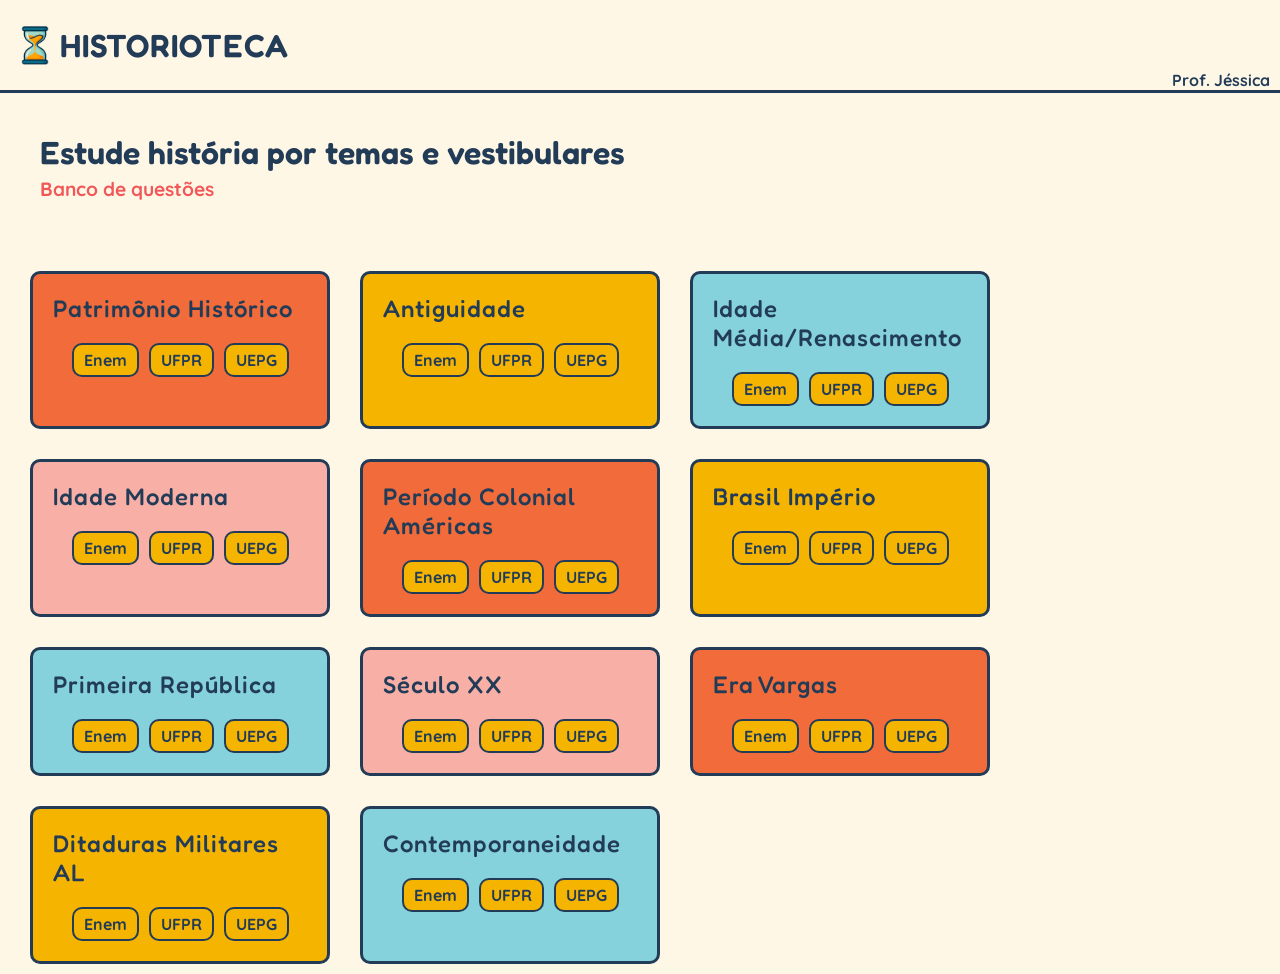
==== index.html @ 639f64a9 "adicionando os arquivos iniciais" ====
<!DOCTYPE html>
<html lang="en">
<head>
    <meta charset="UTF-8">
    <meta name="viewport" content="width=device-width, initial-scale=1.0">
    <title>Historioteca</title>
    <link rel="icon" type="image/ico" href="assets/img/favicon.ico" />
    <link rel="stylesheet" href="style.css">
</head>
<body>
    <header>
        <img class="logo" src="./assets/img/logo-3.png" alt="logo - imagem de uma ampulheta">
        <h1>historioteca</h1>
        <p class="nome">Prof. Jéssica</p>
    </header>
   <main>
    <div class="titulo">
        <h2>Estude história por temas e vestibulares</h2>
        <p class="slogan">Banco de questões</p>
    </div>
        <div class="cards">
            <div class="card tema-1"> 
                <h3>Patrimônio Histórico</h3>
                <div class="botoes">
                    <div class="botao"><a href="/assets/enem-pages/enem-patrimonio-histórico.html" target="_blank" rel="noopener noreferrer">Enem</a></div>
                    <div class="botao"> <a href="/assets/ufpr-pages/ufpr-patrimonio-histórico.html" target="_blank">UFPR</a> </div>
                    <div class="botao"><a href="/assets/uepg-pages/uepg-patrimonio-histórico.html" target="_blank">UEPG</a></div>
                </div>
            </div>
            <div class="card tema-2"> 
                <h3>Antiguidade</h3>
                <div class="botoes">
                    <div class="botao"><a href="/assets/enem-pages/enem-antiguidade.html" target="_blank" rel="noopener noreferrer">Enem</a></div>
                    <div class="botao"><a href="/assets/ufpr-pages/ufpr-antiguidade.html" target="_blank">UFPR</a></div>
                    <div class="botao"><a href="/assets/uepg-pages/uepg-antiguidade.html" target="_blank">UEPG</a></div>
                </div>
            </div>
            <div class="card tema-3"> 
                <h3>Idade Média/Renascimento</h3>
                <div class="botoes">
                    <div class="botao"><a href="/assets/enem-pages/enem-Idade-Media.html" target="_blank" rel="noopener noreferrer">Enem</a></div>
                    <div class="botao"><a href="/assets/ufpr-pages/ufpr-Idade-Media.html" target="_blank">UFPR</a></div>
                    <div class="botao"><a href="/assets/uepg-pages/uepg-Idade-Media.html" target="_blank">UEPG</a></div>
                </div>
            </div>
            <div class="card tema-4"> 
                <h3>Idade Moderna</h3>
                <div class="botoes">
                    <div class="botao"><a href="/assets/enem-pages/enem-Idade-Moderna.html" target="_blank" rel="noopener noreferrer">Enem</a></div>
                    <div class="botao"><a href="/assets/ufpr-pages/ufprIdade-Moderna.html" target="_blank">UFPR</a></div>
                    <div class="botao"><a href="/assets/uepg-pages/uepg-Idade-Moderna.html" target="_blank">UEPG</a></div>
                </div>
            </div>
            <div class="card tema-1"> 
                <h3>Período Colonial Américas</h3>
                <div class="botoes">
                    <div class="botao"><a href="/assets/enem-pages/enem-periodo-colonial.html" target="_blank" rel="noopener noreferrer">Enem</a></div>
                    <div class="botao"><a href="/assets/ufpr-pages/ufpr-periodo-colonial.html" target="_blank">UFPR</a></div>
                    <div class="botao"><a href="/assets/uepg-pages/uepg-periodo-colonial.html" target="_blank">UEPG</a></div>
                </div>
            </div>
            <div class="card tema-2"> 
                <h3>Brasil Império</h3>
                <div class="botoes">
                    <div class="botao"><a href="/assets/enem-pages/enem-brasil-imperio.html" target="_blank" rel="noopener noreferrer">Enem</a></div>
                    <div class="botao"><a href="/assets/ufpr-pages/ufpr-brasil-imperio.html" target="_blank">UFPR</a></div>
                    <div class="botao"><a href="/assets/uepg-pages/uepg-brasil-imperio.html" target="_blank">UEPG</a></div>
                </div>
            </div>
            <div class="card tema-3"> 
                <h3>Primeira República</h3>
                <div class="botoes">
                    <div class="botao"><a href="/assets/enem-pages/enem-primeira-republica.html" target="_blank" rel="noopener noreferrer">Enem</a></div>
                    <div class="botao"><a href="/assets/ufpr-pages/ufprprimeira-republica.html" target="_blank">UFPR</a></div>
                    <div class="botao"><a href="/assets/uepg-pages/uepg-primeira-republica.html" target="_blank">UEPG</a></div>
                </div>
            </div>
            <div class="card tema-4"> 
                <h3>Século XX</h3>
                <div class="botoes">
                    <div class="botao"><a href="/assets/enem-pages/enem-seculoXX.html" target="_blank" rel="noopener noreferrer">Enem</a></div>
                    <div class="botao"><a href="/assets/ufpr-pages/ufpr-seculoXX.html" target="_blank">UFPR</a></div>
                    <div class="botao"><a href="/assets/uepg-pages/uepg-seculoXX.html" target="_blank">UEPG</a></div>
                </div>
            </div>
            <div class="card tema-1"> 
                <h3>Era Vargas</h3>
                <div class="botoes">
                    <div class="botao"><a href="/assets/enem-pages/enem-era-vargas.html" target="_blank" rel="noopener noreferrer">Enem</a></div>
                    <div class="botao"><a href="/assets/ufpr-pages/ufprera-vargas.html" target="_blank">UFPR</a></div>
                    <div class="botao"><a href="/assets/uepg-pages/uepg-era-vargas.html" target="_blank">UEPG</a></div>
                </div>
            </div>
            <div class="card tema-2"> 
                <h3>Ditaduras Militares AL</h3>
                <div class="botoes">
                    <div class="botao"><a href="/assets/enem-pages/enem-ditaduras-militaresAL.html" target="_blank" rel="noopener noreferrer">Enem</a></div>
                    <div class="botao"><a href="/assets/ufpr-pages/ufpr-ditaduras-militaresAL.html" target="_blank">UFPR</a></div>
                    <div class="botao"><a href="/assets/uepg-pages/uepg-ditaduras-militaresAL.html" target="_blank">UEPG</a></div>
                </div>
            </div>
            <div class="card tema-3"> 
                <h3>Contemporaneidade</h3>
                <div class="botoes">
                    <div class="botao"><a href="/assets/enem-pages/enem-contemporaneidade.html" target="_blank" rel="noopener noreferrer">Enem</a></div>
                    <div class="botao"><a href="/assets/ufpr-pages/ufpr-contemporaneidade.html" target="_blank">UFPR</a></div>
                    <div class="botao"><a href="/assets/uepg-pages/uepg-contemporaneidade.html" target="_blank">UEPG</a></div>
                </div>
            </div>
    </div>
    
   </main>
</body>
</html>
---- style.css ----
@import url('https://fonts.googleapis.com/css2?family=Fredoka:wght@300..700&family=Quicksand:wght@300..700&display=swap');

*{
    margin: 0px;
    padding: 0px;
    box-sizing: border-box;
}

body{
    background-color: #FFF7E6;
    color: #223C58;
}

header{
    border-bottom: 3px solid #223C58;
    padding:20px 10px;
    display: flex;
    align-items: center;
    position: relative;
}
.logo{
    width: 50px;
    
}
header h1{
    text-transform: uppercase;
    letter-spacing: 1px;
    font-weight: 600;
}
.nome{
    font-family: "Quicksand", sans-serif;
    color: #F25757;
    color:  #223C58;
    font-weight: 700;
    position:absolute;
    bottom: 0;
    right: 10px;
}

h1, h2, h3{
    font-family: "Fredoka", sans-serif;
}

.titulo{
    padding: 20px 10px;
    display: flex;
    flex-direction: column;
    gap: 5px;
    position: relative;
}
@media screen and (min-width: 768px) {
    .titulo{
       padding-top: 40px;
       padding-left: 40px;
    }
  }

.titulo h2{
    font-weight: 600;
}
@media screen and (min-width: 1025px) {
    .titulo h2{
       font-size: 2rem;
    }
  }
.titulo p{
    color: #F25757;
    font-family: "Quicksand", sans-serif;
    /* font-family: "Fredoka", sans-serif; */
    font-weight: 700;
    /* font-size: 1.2rem; */
}
@media screen and (min-width: 1025px) {
    .titulo p{
       font-size: 1.2rem;
       
    }
  }

.cards{
    display: flex;
    flex-direction: column;
    padding: 10px;
    gap: 20px;
    width: 100vw;
}
@media screen and (min-width: 768px) {
    .cards{
    
    flex-direction: row;
    flex-wrap: wrap; 
    justify-content:baseline;
    gap: 30px;
    /* max-width: 1000px; */
    margin: 0 auto;
    padding-top: 50px;
    padding-left: 30px;
    
   
    }
  }
.card{
    border: 3px solid #223C58;
    padding: 20px;
    border-radius: 10px;
    display: flex;
    flex-direction: column;
    gap: 20px;
}
@media screen and (min-width: 768px) {
    .card{
        width: 300px;
        
        
    }
  }
.card h3{
    font-weight: 500;
    letter-spacing: 1px;
    font-size: 1.5rem;
}
.botoes{
    display: flex;
    justify-content: center;
    gap: 10px;
   
}
.botao{
    border: #223C58 2px solid;
    border-radius: 10px;
    background-color: #F4B400;
    padding: 5px 10px;
    font-family: "Quicksand", sans-serif;
    font-weight: 700;
}
.botao a{
    text-decoration: none;
    color: #223C58;
}
.tema-1{
    background-color: #F26B3A;
}
.tema-2{
    background-color: #F4B400;
}
.tema-3{
    background-color: #86D2DC;
}
.tema-4{
    background-color: #F8AFA6;
}
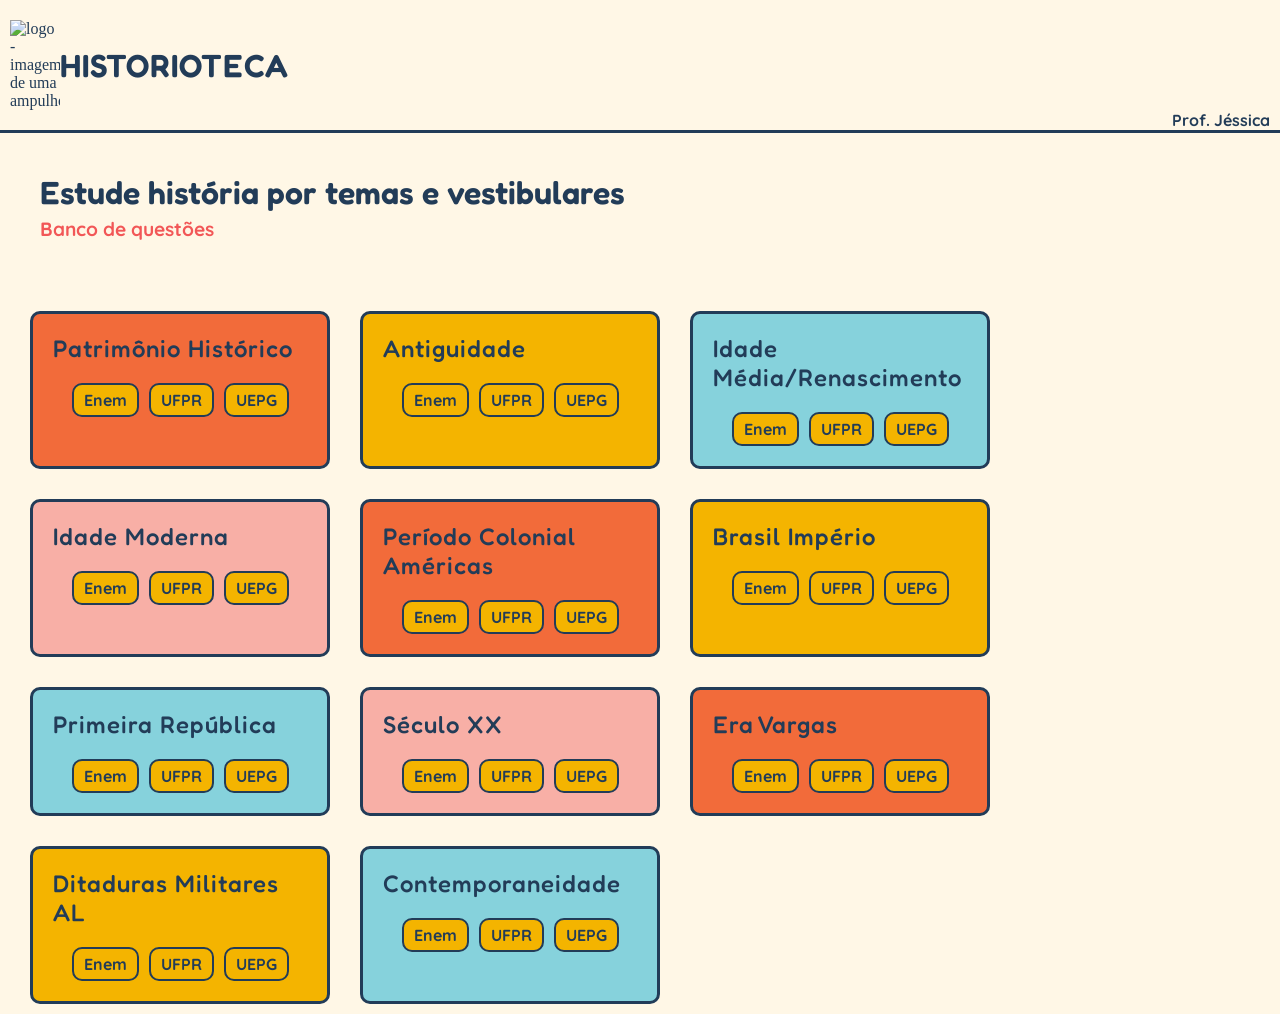
==== commit caca4dca: "typo" ====
--- a/index.html
+++ b/index.html
@@ -6,6 +6,7 @@
     <title>Historioteca</title>
     <link rel="icon" type="image/ico" href="assets/img/favicon.ico" />
     <link rel="stylesheet" href="style.css">
+    <base href="/historioteca/">
 </head>
 <body>
     <header>
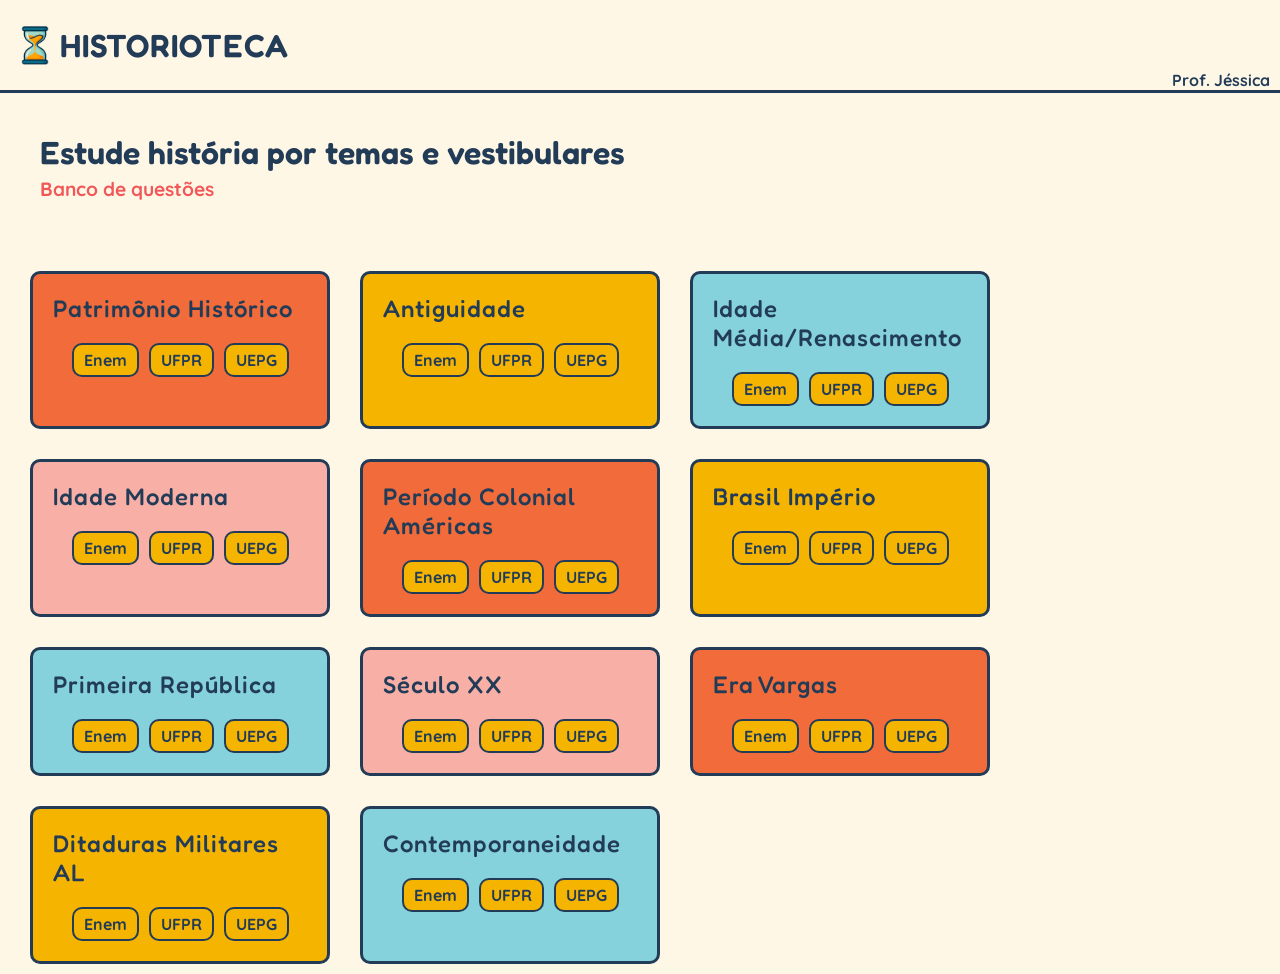
==== commit e3e0c756: "typo" ====
--- a/index.html
+++ b/index.html
@@ -6,7 +6,7 @@
     <title>Historioteca</title>
     <link rel="icon" type="image/ico" href="assets/img/favicon.ico" />
     <link rel="stylesheet" href="style.css">
-    <base href="/historioteca/">
+    <!-- <base href="/historioteca/"> -->
 </head>
 <body>
     <header>
@@ -23,7 +23,7 @@
             <div class="card tema-1"> 
                 <h3>Patrimônio Histórico</h3>
                 <div class="botoes">
-                    <div class="botao"><a href="/assets/enem-pages/enem-patrimonio-histórico.html" target="_blank" rel="noopener noreferrer">Enem</a></div>
+                    <div class="botao"><a href="assets/enem-pages/enem-patrimonio-histórico.html" target="_blank" rel="noopener noreferrer">Enem</a></div>
                     <div class="botao"> <a href="/assets/ufpr-pages/ufpr-patrimonio-histórico.html" target="_blank">UFPR</a> </div>
                     <div class="botao"><a href="/assets/uepg-pages/uepg-patrimonio-histórico.html" target="_blank">UEPG</a></div>
                 </div>
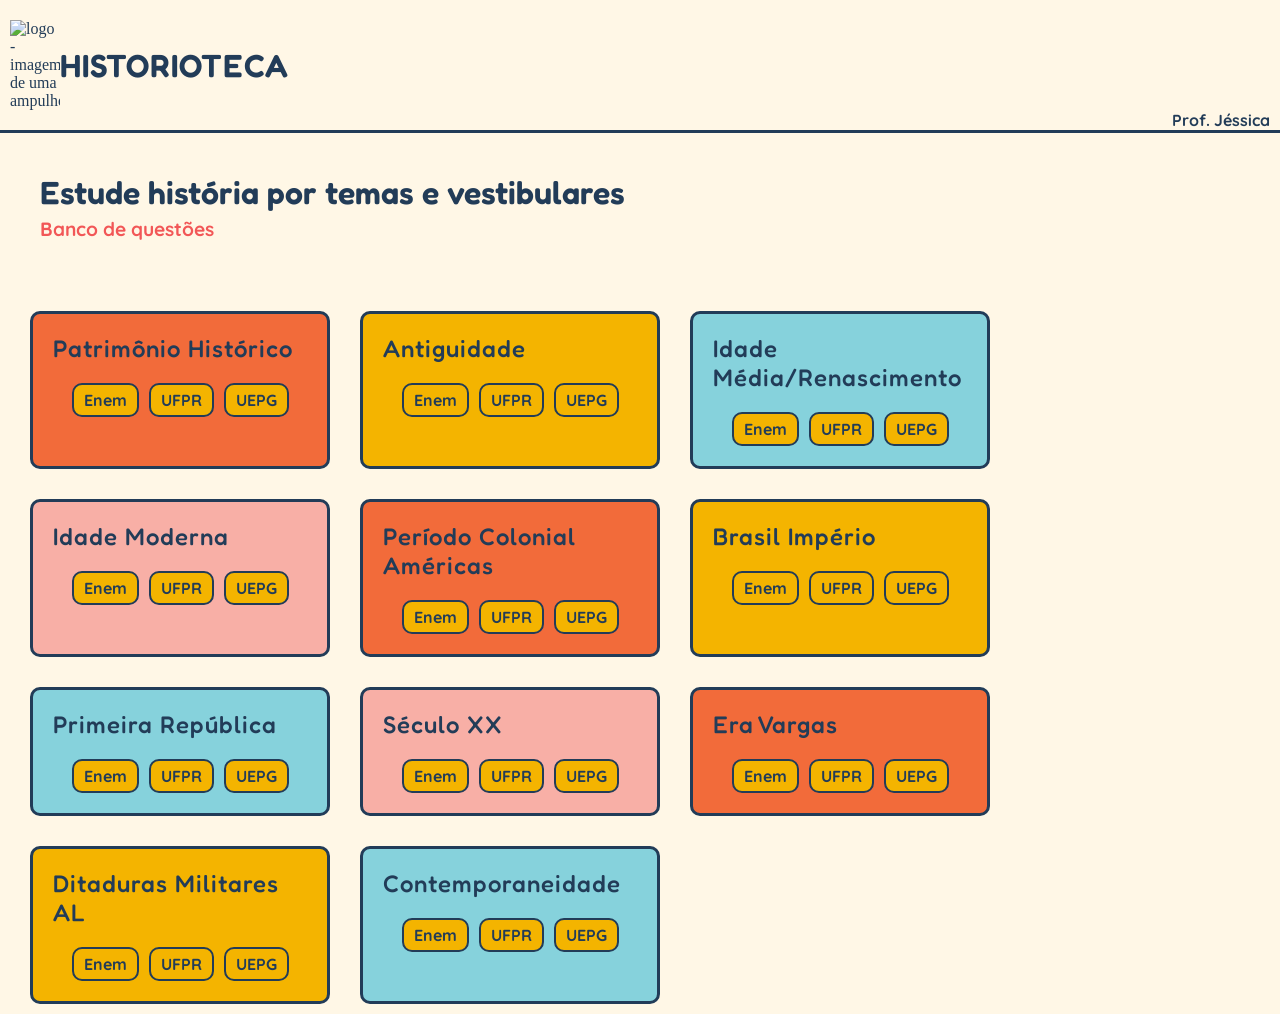
==== commit 84bedca0: "typo" ====
--- a/index.html
+++ b/index.html
@@ -6,7 +6,7 @@
     <title>Historioteca</title>
     <link rel="icon" type="image/ico" href="assets/img/favicon.ico" />
     <link rel="stylesheet" href="style.css">
-    <!-- <base href="/historioteca/"> -->
+    <base href="historioteca/">
 </head>
 <body>
     <header>
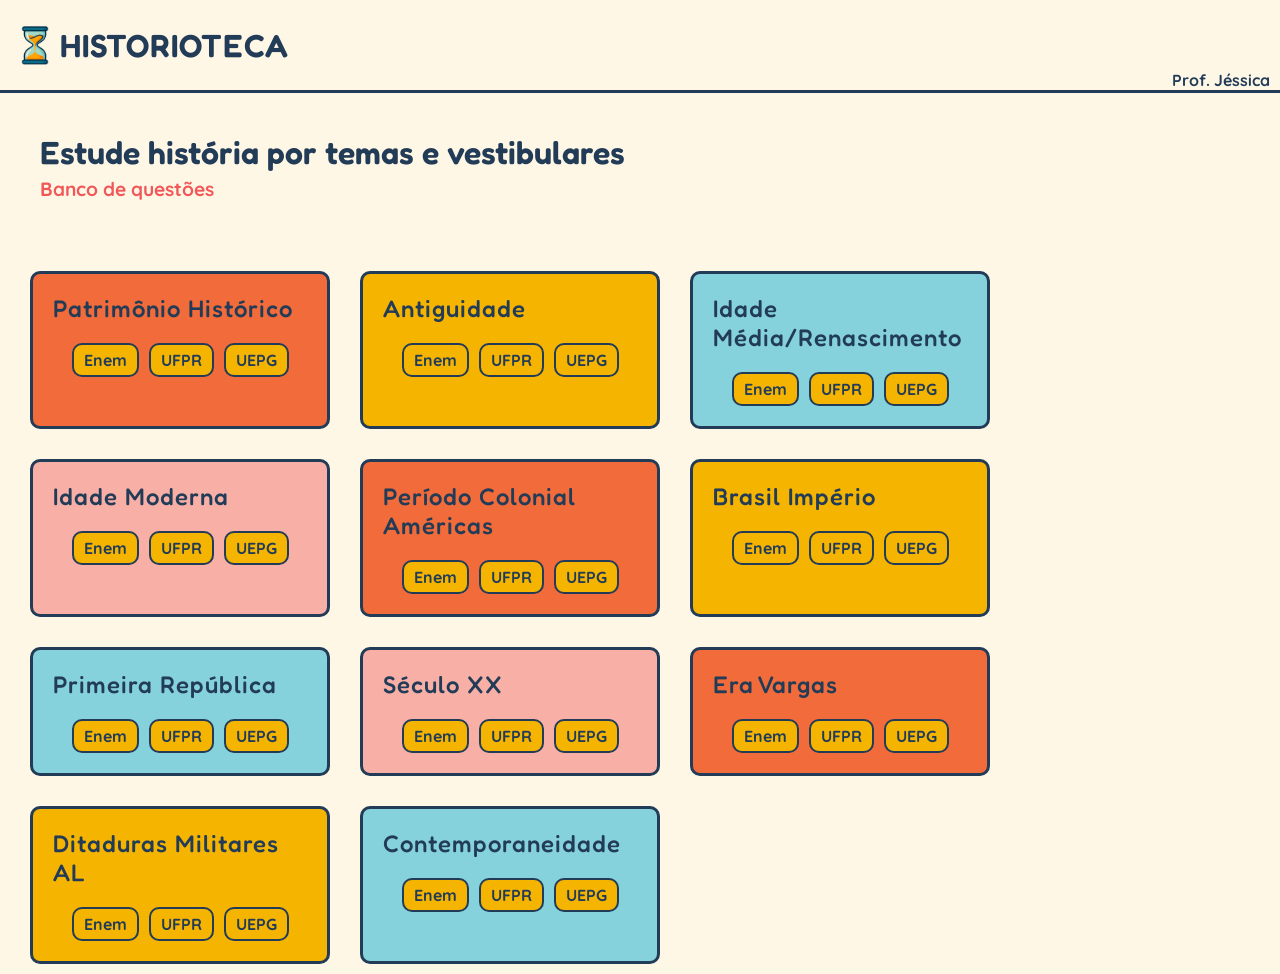
==== commit f07dcc97: "update" ====
--- a/index.html
+++ b/index.html
@@ -6,7 +6,6 @@
     <title>Historioteca</title>
     <link rel="icon" type="image/ico" href="assets/img/favicon.ico" />
     <link rel="stylesheet" href="style.css">
-    <base href="historioteca/">
 </head>
 <body>
     <header>
@@ -24,88 +23,88 @@
                 <h3>Patrimônio Histórico</h3>
                 <div class="botoes">
                     <div class="botao"><a href="assets/enem-pages/enem-patrimonio-histórico.html" target="_blank" rel="noopener noreferrer">Enem</a></div>
-                    <div class="botao"> <a href="/assets/ufpr-pages/ufpr-patrimonio-histórico.html" target="_blank">UFPR</a> </div>
-                    <div class="botao"><a href="/assets/uepg-pages/uepg-patrimonio-histórico.html" target="_blank">UEPG</a></div>
+                    <div class="botao"> <a href="assets/ufpr-pages/ufpr-patrimonio-histórico.html" target="_blank">UFPR</a> </div>
+                    <div class="botao"><a href="assets/uepg-pages/uepg-patrimonio-histórico.html" target="_blank">UEPG</a></div>
                 </div>
             </div>
             <div class="card tema-2"> 
                 <h3>Antiguidade</h3>
                 <div class="botoes">
-                    <div class="botao"><a href="/assets/enem-pages/enem-antiguidade.html" target="_blank" rel="noopener noreferrer">Enem</a></div>
-                    <div class="botao"><a href="/assets/ufpr-pages/ufpr-antiguidade.html" target="_blank">UFPR</a></div>
-                    <div class="botao"><a href="/assets/uepg-pages/uepg-antiguidade.html" target="_blank">UEPG</a></div>
+                    <div class="botao"><a href="assets/enem-pages/enem-antiguidade.html" target="_blank" rel="noopener noreferrer">Enem</a></div>
+                    <div class="botao"><a href="assets/ufpr-pages/ufpr-antiguidade.html" target="_blank">UFPR</a></div>
+                    <div class="botao"><a href="assets/uepg-pages/uepg-antiguidade.html" target="_blank">UEPG</a></div>
                 </div>
             </div>
             <div class="card tema-3"> 
                 <h3>Idade Média/Renascimento</h3>
                 <div class="botoes">
-                    <div class="botao"><a href="/assets/enem-pages/enem-Idade-Media.html" target="_blank" rel="noopener noreferrer">Enem</a></div>
-                    <div class="botao"><a href="/assets/ufpr-pages/ufpr-Idade-Media.html" target="_blank">UFPR</a></div>
-                    <div class="botao"><a href="/assets/uepg-pages/uepg-Idade-Media.html" target="_blank">UEPG</a></div>
+                    <div class="botao"><a href="assets/enem-pages/enem-Idade-Media.html" target="_blank" rel="noopener noreferrer">Enem</a></div>
+                    <div class="botao"><a href="assets/ufpr-pages/ufpr-Idade-Media.html" target="_blank">UFPR</a></div>
+                    <div class="botao"><a href="assets/uepg-pages/uepg-Idade-Media.html" target="_blank">UEPG</a></div>
                 </div>
             </div>
             <div class="card tema-4"> 
                 <h3>Idade Moderna</h3>
                 <div class="botoes">
-                    <div class="botao"><a href="/assets/enem-pages/enem-Idade-Moderna.html" target="_blank" rel="noopener noreferrer">Enem</a></div>
-                    <div class="botao"><a href="/assets/ufpr-pages/ufprIdade-Moderna.html" target="_blank">UFPR</a></div>
-                    <div class="botao"><a href="/assets/uepg-pages/uepg-Idade-Moderna.html" target="_blank">UEPG</a></div>
+                    <div class="botao"><a href="assets/enem-pages/enem-Idade-Moderna.html" target="_blank" rel="noopener noreferrer">Enem</a></div>
+                    <div class="botao"><a href="assets/ufpr-pages/ufprIdade-Moderna.html" target="_blank">UFPR</a></div>
+                    <div class="botao"><a href="assets/uepg-pages/uepg-Idade-Moderna.html" target="_blank">UEPG</a></div>
                 </div>
             </div>
             <div class="card tema-1"> 
                 <h3>Período Colonial Américas</h3>
                 <div class="botoes">
-                    <div class="botao"><a href="/assets/enem-pages/enem-periodo-colonial.html" target="_blank" rel="noopener noreferrer">Enem</a></div>
-                    <div class="botao"><a href="/assets/ufpr-pages/ufpr-periodo-colonial.html" target="_blank">UFPR</a></div>
-                    <div class="botao"><a href="/assets/uepg-pages/uepg-periodo-colonial.html" target="_blank">UEPG</a></div>
+                    <div class="botao"><a href="assets/enem-pages/enem-periodo-colonial.html" target="_blank" rel="noopener noreferrer">Enem</a></div>
+                    <div class="botao"><a href="assets/ufpr-pages/ufpr-periodo-colonial.html" target="_blank">UFPR</a></div>
+                    <div class="botao"><a href="assets/uepg-pages/uepg-periodo-colonial.html" target="_blank">UEPG</a></div>
                 </div>
             </div>
             <div class="card tema-2"> 
                 <h3>Brasil Império</h3>
                 <div class="botoes">
-                    <div class="botao"><a href="/assets/enem-pages/enem-brasil-imperio.html" target="_blank" rel="noopener noreferrer">Enem</a></div>
-                    <div class="botao"><a href="/assets/ufpr-pages/ufpr-brasil-imperio.html" target="_blank">UFPR</a></div>
-                    <div class="botao"><a href="/assets/uepg-pages/uepg-brasil-imperio.html" target="_blank">UEPG</a></div>
+                    <div class="botao"><a href="assets/enem-pages/enem-brasil-imperio.html" target="_blank" rel="noopener noreferrer">Enem</a></div>
+                    <div class="botao"><a href="assets/ufpr-pages/ufpr-brasil-imperio.html" target="_blank">UFPR</a></div>
+                    <div class="botao"><a href="assets/uepg-pages/uepg-brasil-imperio.html" target="_blank">UEPG</a></div>
                 </div>
             </div>
             <div class="card tema-3"> 
                 <h3>Primeira República</h3>
                 <div class="botoes">
-                    <div class="botao"><a href="/assets/enem-pages/enem-primeira-republica.html" target="_blank" rel="noopener noreferrer">Enem</a></div>
-                    <div class="botao"><a href="/assets/ufpr-pages/ufprprimeira-republica.html" target="_blank">UFPR</a></div>
-                    <div class="botao"><a href="/assets/uepg-pages/uepg-primeira-republica.html" target="_blank">UEPG</a></div>
+                    <div class="botao"><a href="assets/enem-pages/enem-primeira-republica.html" target="_blank" rel="noopener noreferrer">Enem</a></div>
+                    <div class="botao"><a href="assets/ufpr-pages/ufprprimeira-republica.html" target="_blank">UFPR</a></div>
+                    <div class="botao"><a href="assets/uepg-pages/uepg-primeira-republica.html" target="_blank">UEPG</a></div>
                 </div>
             </div>
             <div class="card tema-4"> 
                 <h3>Século XX</h3>
                 <div class="botoes">
-                    <div class="botao"><a href="/assets/enem-pages/enem-seculoXX.html" target="_blank" rel="noopener noreferrer">Enem</a></div>
-                    <div class="botao"><a href="/assets/ufpr-pages/ufpr-seculoXX.html" target="_blank">UFPR</a></div>
-                    <div class="botao"><a href="/assets/uepg-pages/uepg-seculoXX.html" target="_blank">UEPG</a></div>
+                    <div class="botao"><a href="assets/enem-pages/enem-seculoXX.html" target="_blank" rel="noopener noreferrer">Enem</a></div>
+                    <div class="botao"><a href="assets/ufpr-pages/ufpr-seculoXX.html" target="_blank">UFPR</a></div>
+                    <div class="botao"><a href="assets/uepg-pages/uepg-seculoXX.html" target="_blank">UEPG</a></div>
                 </div>
             </div>
             <div class="card tema-1"> 
                 <h3>Era Vargas</h3>
                 <div class="botoes">
-                    <div class="botao"><a href="/assets/enem-pages/enem-era-vargas.html" target="_blank" rel="noopener noreferrer">Enem</a></div>
-                    <div class="botao"><a href="/assets/ufpr-pages/ufprera-vargas.html" target="_blank">UFPR</a></div>
-                    <div class="botao"><a href="/assets/uepg-pages/uepg-era-vargas.html" target="_blank">UEPG</a></div>
+                    <div class="botao"><a href="assets/enem-pages/enem-era-vargas.html" target="_blank" rel="noopener noreferrer">Enem</a></div>
+                    <div class="botao"><a href="assets/ufpr-pages/ufprera-vargas.html" target="_blank">UFPR</a></div>
+                    <div class="botao"><a href="assets/uepg-pages/uepg-era-vargas.html" target="_blank">UEPG</a></div>
                 </div>
             </div>
             <div class="card tema-2"> 
                 <h3>Ditaduras Militares AL</h3>
                 <div class="botoes">
-                    <div class="botao"><a href="/assets/enem-pages/enem-ditaduras-militaresAL.html" target="_blank" rel="noopener noreferrer">Enem</a></div>
-                    <div class="botao"><a href="/assets/ufpr-pages/ufpr-ditaduras-militaresAL.html" target="_blank">UFPR</a></div>
-                    <div class="botao"><a href="/assets/uepg-pages/uepg-ditaduras-militaresAL.html" target="_blank">UEPG</a></div>
+                    <div class="botao"><a href="assets/enem-pages/enem-ditaduras-militaresAL.html" target="_blank" rel="noopener noreferrer">Enem</a></div>
+                    <div class="botao"><a href="assets/ufpr-pages/ufpr-ditaduras-militaresAL.html" target="_blank">UFPR</a></div>
+                    <div class="botao"><a href="assets/uepg-pages/uepg-ditaduras-militaresAL.html" target="_blank">UEPG</a></div>
                 </div>
             </div>
             <div class="card tema-3"> 
                 <h3>Contemporaneidade</h3>
                 <div class="botoes">
-                    <div class="botao"><a href="/assets/enem-pages/enem-contemporaneidade.html" target="_blank" rel="noopener noreferrer">Enem</a></div>
-                    <div class="botao"><a href="/assets/ufpr-pages/ufpr-contemporaneidade.html" target="_blank">UFPR</a></div>
-                    <div class="botao"><a href="/assets/uepg-pages/uepg-contemporaneidade.html" target="_blank">UEPG</a></div>
+                    <div class="botao"><a href="assets/enem-pages/enem-contemporaneidade.html" target="_blank" rel="noopener noreferrer">Enem</a></div>
+                    <div class="botao"><a href="assets/ufpr-pages/ufpr-contemporaneidade.html" target="_blank">UFPR</a></div>
+                    <div class="botao"><a href="assets/uepg-pages/uepg-contemporaneidade.html" target="_blank">UEPG</a></div>
                 </div>
             </div>
     </div>
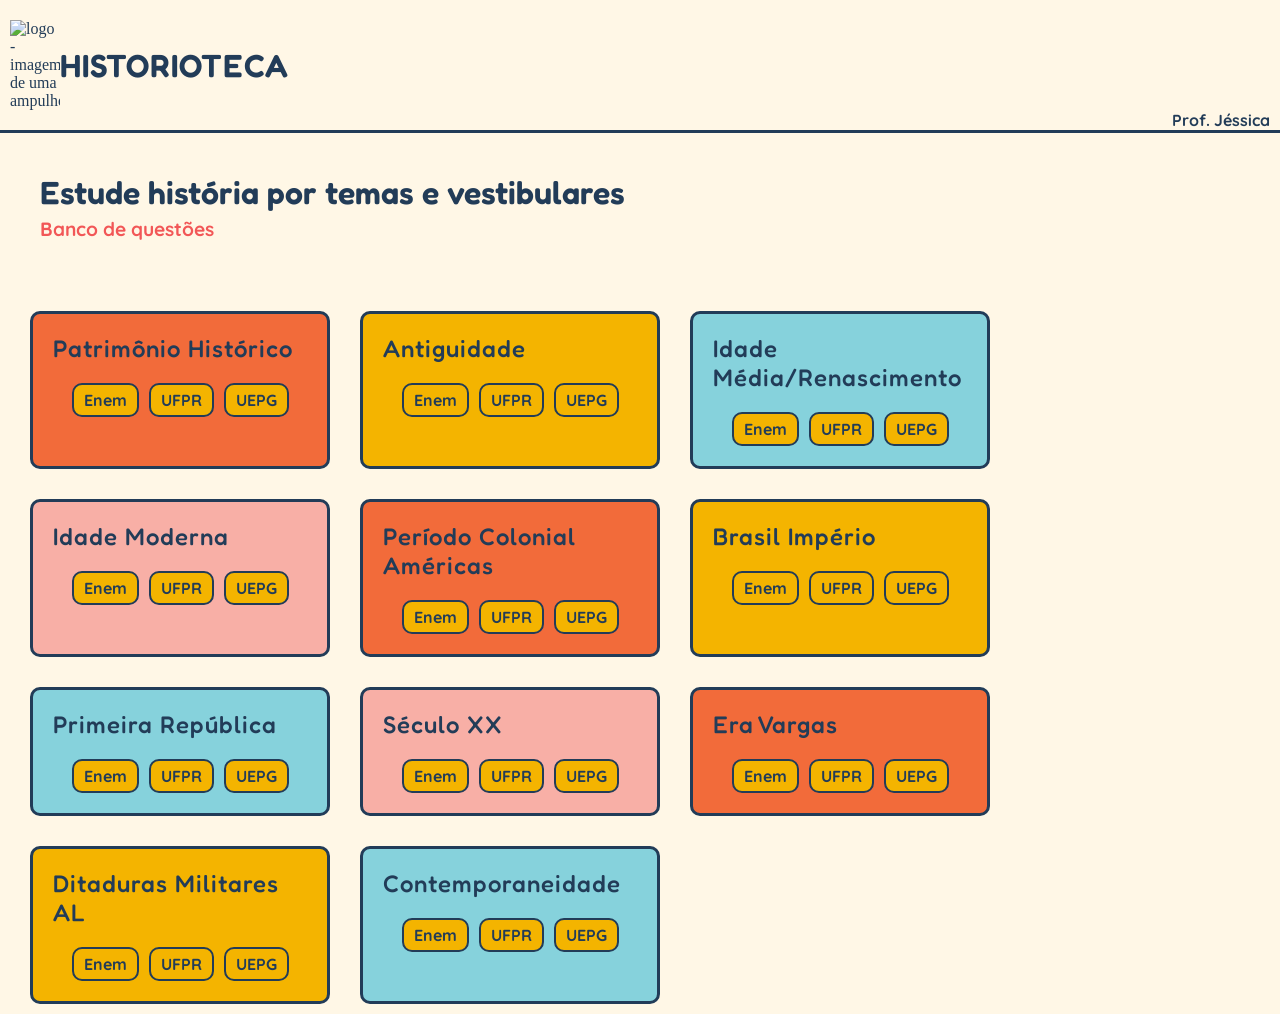
==== commit e9a7d0b5: "update" ====
--- a/index.html
+++ b/index.html
@@ -6,6 +6,7 @@
     <title>Historioteca</title>
     <link rel="icon" type="image/ico" href="assets/img/favicon.ico" />
     <link rel="stylesheet" href="style.css">
+    <base href="historioteca/">
 </head>
 <body>
     <header>
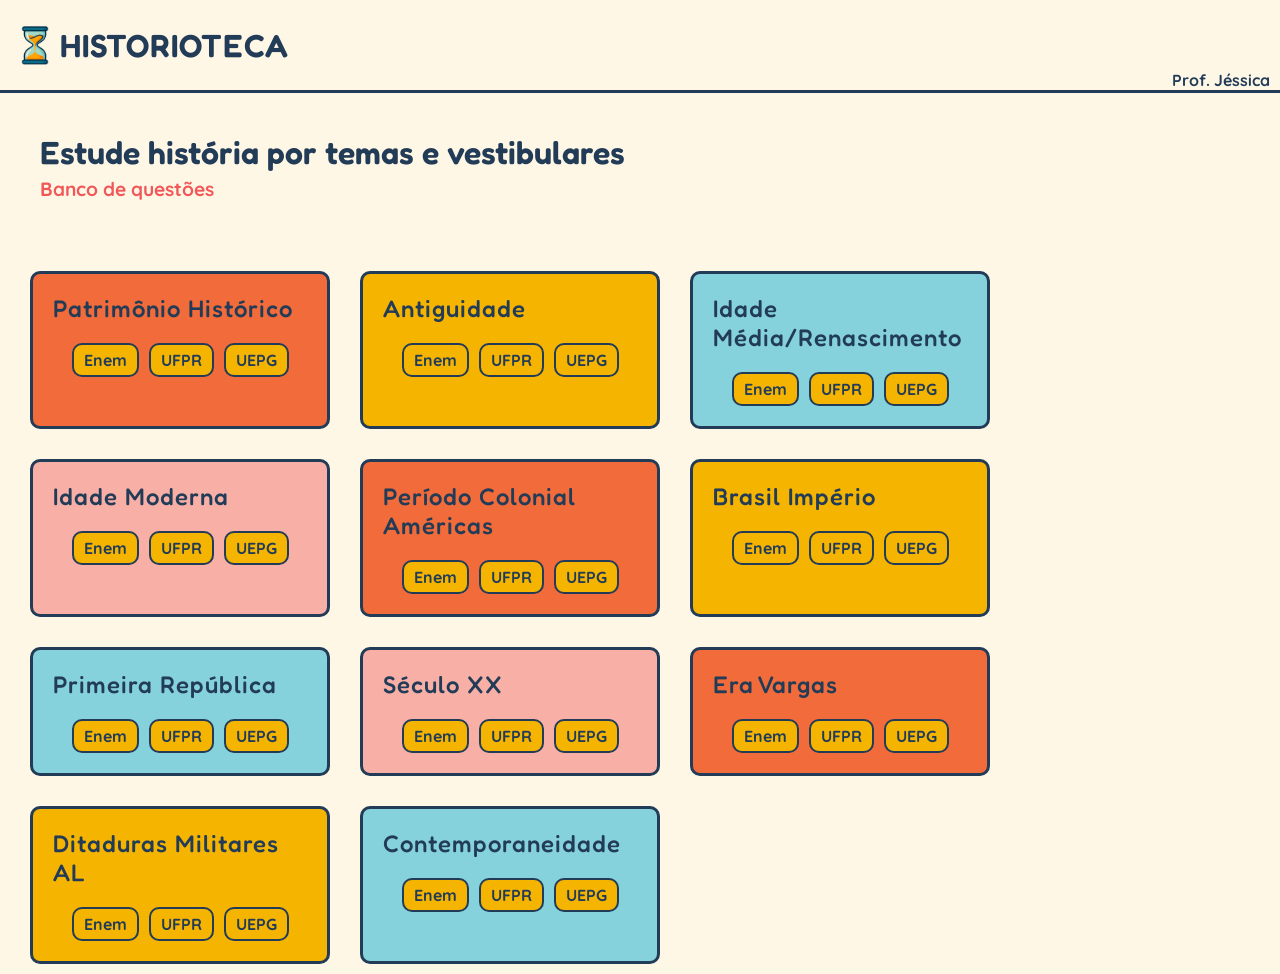
==== commit 0cf616f2: "sem pastas" ====
--- a/index.html
+++ b/index.html
@@ -6,11 +6,11 @@
     <title>Historioteca</title>
     <link rel="icon" type="image/ico" href="assets/img/favicon.ico" />
     <link rel="stylesheet" href="style.css">
-    <base href="historioteca/">
+    <!-- <base href="historioteca/"> -->
 </head>
 <body>
     <header>
-        <img class="logo" src="./assets/img/logo-3.png" alt="logo - imagem de uma ampulheta">
+        <img class="logo" src="logo-3.png" alt="logo - imagem de uma ampulheta">
         <h1>historioteca</h1>
         <p class="nome">Prof. Jéssica</p>
     </header>
@@ -23,15 +23,15 @@
             <div class="card tema-1"> 
                 <h3>Patrimônio Histórico</h3>
                 <div class="botoes">
-                    <div class="botao"><a href="assets/enem-pages/enem-patrimonio-histórico.html" target="_blank" rel="noopener noreferrer">Enem</a></div>
-                    <div class="botao"> <a href="assets/ufpr-pages/ufpr-patrimonio-histórico.html" target="_blank">UFPR</a> </div>
-                    <div class="botao"><a href="assets/uepg-pages/uepg-patrimonio-histórico.html" target="_blank">UEPG</a></div>
+                    <div class="botao"><a href="enem-patrimonio-histórico.html" target="_blank" rel="noopener noreferrer">Enem</a></div>
+                    <div class="botao"> <a href="ufpr-patrimonio-histórico.html" target="_blank">UFPR</a> </div>
+                    <div class="botao"><a href="uepg-patrimonio-histórico.html" target="_blank">UEPG</a></div>
                 </div>
             </div>
             <div class="card tema-2"> 
                 <h3>Antiguidade</h3>
                 <div class="botoes">
-                    <div class="botao"><a href="assets/enem-pages/enem-antiguidade.html" target="_blank" rel="noopener noreferrer">Enem</a></div>
+                    <div class="botao"><a href="enem-antiguidade.html" target="_blank" rel="noopener noreferrer">Enem</a></div>
                     <div class="botao"><a href="assets/ufpr-pages/ufpr-antiguidade.html" target="_blank">UFPR</a></div>
                     <div class="botao"><a href="assets/uepg-pages/uepg-antiguidade.html" target="_blank">UEPG</a></div>
                 </div>
@@ -39,63 +39,63 @@
             <div class="card tema-3"> 
                 <h3>Idade Média/Renascimento</h3>
                 <div class="botoes">
-                    <div class="botao"><a href="assets/enem-pages/enem-Idade-Media.html" target="_blank" rel="noopener noreferrer">Enem</a></div>
-                    <div class="botao"><a href="assets/ufpr-pages/ufpr-Idade-Media.html" target="_blank">UFPR</a></div>
-                    <div class="botao"><a href="assets/uepg-pages/uepg-Idade-Media.html" target="_blank">UEPG</a></div>
+                    <div class="botao"><a href="enem-Idade-Media.html" target="_blank" rel="noopener noreferrer">Enem</a></div>
+                    <div class="botao"><a href="ufpr-Idade-Media.html" target="_blank">UFPR</a></div>
+                    <div class="botao"><a href="uepg-Idade-Media.html" target="_blank">UEPG</a></div>
                 </div>
             </div>
             <div class="card tema-4"> 
                 <h3>Idade Moderna</h3>
                 <div class="botoes">
-                    <div class="botao"><a href="assets/enem-pages/enem-Idade-Moderna.html" target="_blank" rel="noopener noreferrer">Enem</a></div>
-                    <div class="botao"><a href="assets/ufpr-pages/ufprIdade-Moderna.html" target="_blank">UFPR</a></div>
-                    <div class="botao"><a href="assets/uepg-pages/uepg-Idade-Moderna.html" target="_blank">UEPG</a></div>
+                    <div class="botao"><a href="enem-Idade-Moderna.html" target="_blank" rel="noopener noreferrer">Enem</a></div>
+                    <div class="botao"><a href="ufprIdade-Moderna.html" target="_blank">UFPR</a></div>
+                    <div class="botao"><a href="uepg-Idade-Moderna.html" target="_blank">UEPG</a></div>
                 </div>
             </div>
             <div class="card tema-1"> 
                 <h3>Período Colonial Américas</h3>
                 <div class="botoes">
-                    <div class="botao"><a href="assets/enem-pages/enem-periodo-colonial.html" target="_blank" rel="noopener noreferrer">Enem</a></div>
-                    <div class="botao"><a href="assets/ufpr-pages/ufpr-periodo-colonial.html" target="_blank">UFPR</a></div>
-                    <div class="botao"><a href="assets/uepg-pages/uepg-periodo-colonial.html" target="_blank">UEPG</a></div>
+                    <div class="botao"><a href="enem-periodo-colonial.html" target="_blank" rel="noopener noreferrer">Enem</a></div>
+                    <div class="botao"><a href="ufpr-periodo-colonial.html" target="_blank">UFPR</a></div>
+                    <div class="botao"><a href="uepg-periodo-colonial.html" target="_blank">UEPG</a></div>
                 </div>
             </div>
             <div class="card tema-2"> 
                 <h3>Brasil Império</h3>
                 <div class="botoes">
-                    <div class="botao"><a href="assets/enem-pages/enem-brasil-imperio.html" target="_blank" rel="noopener noreferrer">Enem</a></div>
-                    <div class="botao"><a href="assets/ufpr-pages/ufpr-brasil-imperio.html" target="_blank">UFPR</a></div>
-                    <div class="botao"><a href="assets/uepg-pages/uepg-brasil-imperio.html" target="_blank">UEPG</a></div>
+                    <div class="botao"><a href="enem-brasil-imperio.html" target="_blank" rel="noopener noreferrer">Enem</a></div>
+                    <div class="botao"><a href="ufpr-brasil-imperio.html" target="_blank">UFPR</a></div>
+                    <div class="botao"><a href="uepg-brasil-imperio.html" target="_blank">UEPG</a></div>
                 </div>
             </div>
             <div class="card tema-3"> 
                 <h3>Primeira República</h3>
                 <div class="botoes">
-                    <div class="botao"><a href="assets/enem-pages/enem-primeira-republica.html" target="_blank" rel="noopener noreferrer">Enem</a></div>
-                    <div class="botao"><a href="assets/ufpr-pages/ufprprimeira-republica.html" target="_blank">UFPR</a></div>
-                    <div class="botao"><a href="assets/uepg-pages/uepg-primeira-republica.html" target="_blank">UEPG</a></div>
+                    <div class="botao"><a href="enem-primeira-republica.html" target="_blank" rel="noopener noreferrer">Enem</a></div>
+                    <div class="botao"><a href="ufprprimeira-republica.html" target="_blank">UFPR</a></div>
+                    <div class="botao"><a href="uepg-primeira-republica.html" target="_blank">UEPG</a></div>
                 </div>
             </div>
             <div class="card tema-4"> 
                 <h3>Século XX</h3>
                 <div class="botoes">
-                    <div class="botao"><a href="assets/enem-pages/enem-seculoXX.html" target="_blank" rel="noopener noreferrer">Enem</a></div>
-                    <div class="botao"><a href="assets/ufpr-pages/ufpr-seculoXX.html" target="_blank">UFPR</a></div>
-                    <div class="botao"><a href="assets/uepg-pages/uepg-seculoXX.html" target="_blank">UEPG</a></div>
+                    <div class="botao"><a href="enem-seculoXX.html" target="_blank" rel="noopener noreferrer">Enem</a></div>
+                    <div class="botao"><a href="ufpr-seculoXX.html" target="_blank">UFPR</a></div>
+                    <div class="botao"><a href="uepg-seculoXX.html" target="_blank">UEPG</a></div>
                 </div>
             </div>
             <div class="card tema-1"> 
                 <h3>Era Vargas</h3>
                 <div class="botoes">
-                    <div class="botao"><a href="assets/enem-pages/enem-era-vargas.html" target="_blank" rel="noopener noreferrer">Enem</a></div>
-                    <div class="botao"><a href="assets/ufpr-pages/ufprera-vargas.html" target="_blank">UFPR</a></div>
-                    <div class="botao"><a href="assets/uepg-pages/uepg-era-vargas.html" target="_blank">UEPG</a></div>
+                    <div class="botao"><a href="enem-era-vargas.html" target="_blank" rel="noopener noreferrer">Enem</a></div>
+                    <div class="botao"><a href="ufprera-vargas.html" target="_blank">UFPR</a></div>
+                    <div class="botao"><a href="uepg-era-vargas.html" target="_blank">UEPG</a></div>
                 </div>
             </div>
             <div class="card tema-2"> 
                 <h3>Ditaduras Militares AL</h3>
                 <div class="botoes">
-                    <div class="botao"><a href="assets/enem-pages/enem-ditaduras-militaresAL.html" target="_blank" rel="noopener noreferrer">Enem</a></div>
+                    <div class="botao"><a href="enem-ditaduras-militaresAL.html" target="_blank" rel="noopener noreferrer">Enem</a></div>
                     <div class="botao"><a href="assets/ufpr-pages/ufpr-ditaduras-militaresAL.html" target="_blank">UFPR</a></div>
                     <div class="botao"><a href="assets/uepg-pages/uepg-ditaduras-militaresAL.html" target="_blank">UEPG</a></div>
                 </div>
@@ -103,9 +103,9 @@
             <div class="card tema-3"> 
                 <h3>Contemporaneidade</h3>
                 <div class="botoes">
-                    <div class="botao"><a href="assets/enem-pages/enem-contemporaneidade.html" target="_blank" rel="noopener noreferrer">Enem</a></div>
-                    <div class="botao"><a href="assets/ufpr-pages/ufpr-contemporaneidade.html" target="_blank">UFPR</a></div>
-                    <div class="botao"><a href="assets/uepg-pages/uepg-contemporaneidade.html" target="_blank">UEPG</a></div>
+                    <div class="botao"><a href="enem-contemporaneidade.html" target="_blank" rel="noopener noreferrer">Enem</a></div>
+                    <div class="botao"><a href="ufpr-contemporaneidade.html" target="_blank">UFPR</a></div>
+                    <div class="botao"><a href="uepg-contemporaneidade.html" target="_blank">UEPG</a></div>
                 </div>
             </div>
     </div>
